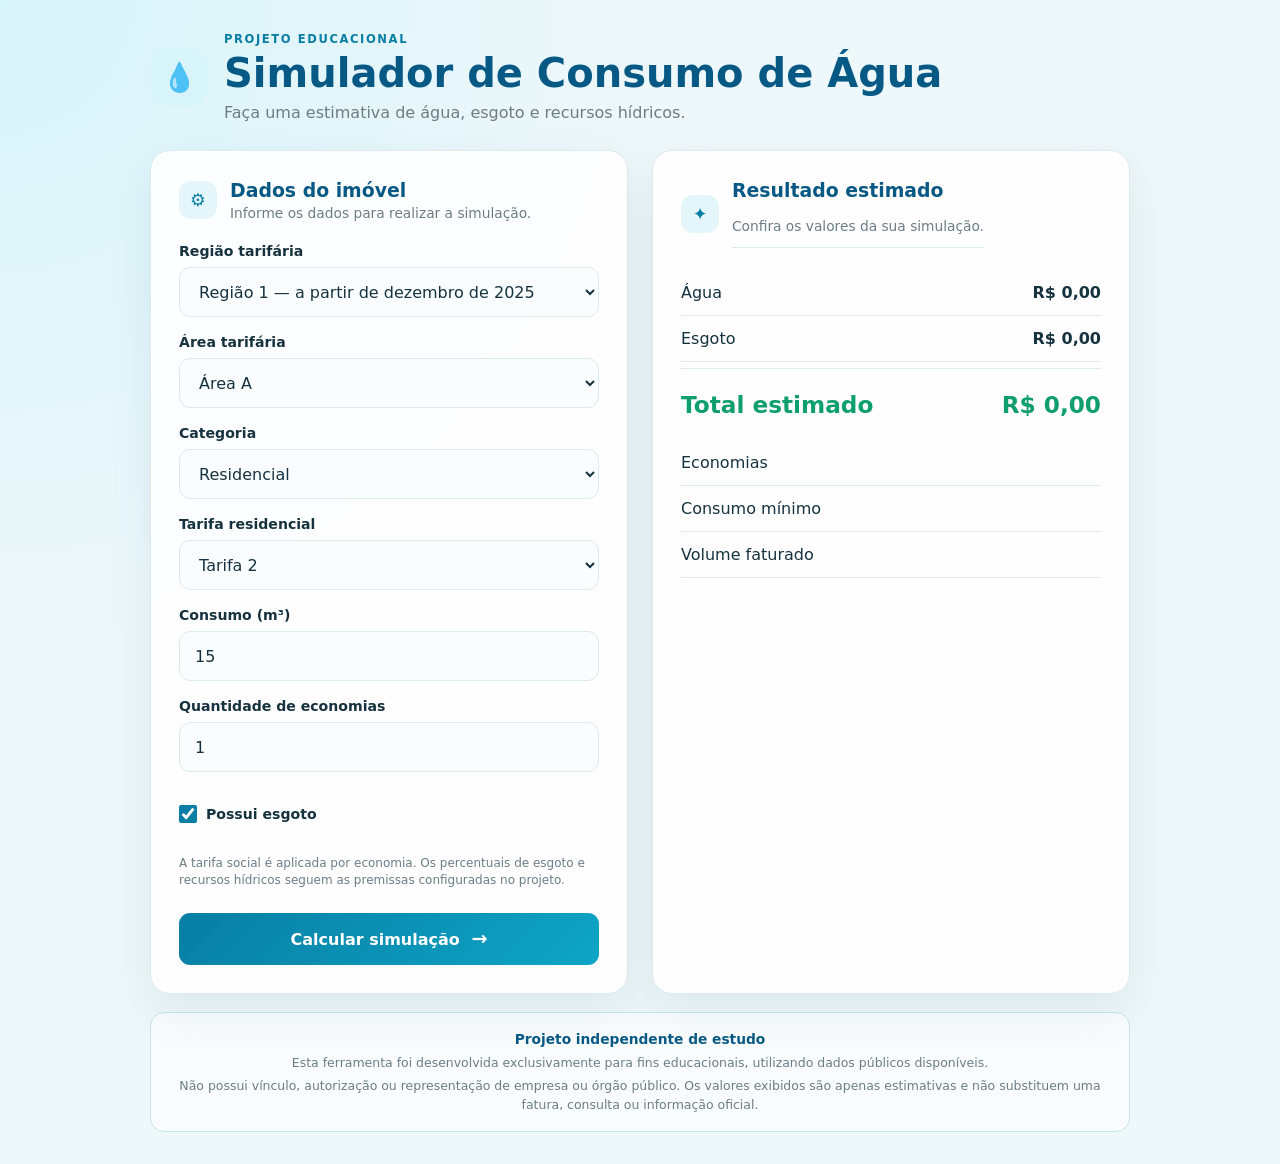
==== index.html @ 9c0db230 "Update index.html" ====
<!DOCTYPE html>
<html lang="pt-BR">
<head>
    <meta charset="UTF-8">
    <meta name="viewport" content="width=device-width, initial-scale=1.0">
    <title>Simulador de Consumo de Água</title>
    <link rel="stylesheet" href="style.css">
</head>
<body>
<main class="container">
    <header class="page-header">
        <div class="brand-mark">💧</div>
        <div>
            <p class="eyebrow">PROJETO EDUCACIONAL</p>
            <h1>Simulador de Consumo de Água</h1>
            <p class="subtitle">Faça uma estimativa de água, esgoto e recursos hídricos.</p>
        </div>
    </header>

    <div class="content-grid">
        <section class="card form-card">
            <div class="section-heading">
                <span class="section-icon">⚙</span>
                <div><h2>Dados do imóvel</h2><p>Informe os dados para realizar a simulação.</p></div>
            </div>

            <label for="regiao">Região tarifária</label>
            <select id="regiao">
                <option value="REGIAO_1">Região 1 — a partir de dezembro de 2025</option>
                <option value="REGIAO_4">Região 4 — a partir de dezembro de 2025</option>
            </select>

            <label for="area">Área tarifária</label>
            <select id="area">
                <option value="AREA_A">Área A</option>
                <option value="AREA_B">Área B</option>
            </select>

            <label for="categoria">Categoria</label>
            <select id="categoria">
                <option value="residencial">Residencial</option>
                <option value="comercial">Comercial</option>
                <option value="industrial">Industrial</option>
                <option value="publica">Pública</option>
                <option value="publica_estadual">Pública Estadual</option>
            </select>

            <div id="tarifaResidencialField">
                <label for="tarifaResidencial">Tarifa residencial</label>
                <select id="tarifaResidencial">
                    <option value="tarifa2">Tarifa 2</option>
                    <option value="tarifa1">Tarifa 1</option>
                    <option value="social">Tarifa social — valor fixo</option>
                </select>
            </div>

            <label for="consumo">Consumo (m³)</label>
            <input type="number" id="consumo" min="0" step="0.01" inputmode="decimal" value="15">

            <label for="economias">Quantidade de economias</label>
            <input type="number" id="economias" min="1" step="1" inputmode="numeric" value="1">

            <label class="checkbox-label"><input type="checkbox" id="esgoto" checked> Possui esgoto</label>

            <p class="calculation-note">A tarifa social é aplicada por economia. Os percentuais de esgoto e recursos hídricos seguem as premissas configuradas no projeto.</p>
            <button id="calcularButton" type="button">Calcular simulação <span>→</span></button>
        </section>

        <section id="resultado" class="resultado">
            <div class="section-heading">
                <span class="section-icon">✦</span>
                <div><h2>Resultado estimado</h2><p>Confira os valores da sua simulação.</p></div>
            </div>

            <p><span>Água</span><span id="agua">R$ 0,00</span></p>
            <p><span>Esgoto</span><span id="valorEsgoto">R$ 0,00</span></p>
            <hr>
            <h3><span>Total estimado</span><span id="total">R$ 0,00</span></h3>
            <p><span>Economias</span><span id="economiasResultado"></span></p>
            <p><span>Consumo mínimo</span><span id="consumoMinimo"></span></p>
            <p><span>Volume faturado</span><span id="volumeFaturado"></span></p>
        </section>
    </div>

    <aside class="disclaimer" aria-label="Aviso importante">
        <strong>Projeto independente de estudo</strong>
        <p>Esta ferramenta foi desenvolvida exclusivamente para fins educacionais, utilizando dados públicos disponíveis.</p>
        <p>Não possui vínculo, autorização ou representação de empresa ou órgão público. Os valores exibidos são apenas estimativas e não substituem uma fatura, consulta ou informação oficial.</p>
    </aside>
</main>
<script src="app.js"></script>
</body>
</html>
---- style.css ----
:root {
    --primary: #087ea4; --primary-dark: #075985; --background: #eef7fa;
    --surface: rgba(255,255,255,.92); --text: #16323f; --muted: #6b7d85;
    --border: #dce9ed; --success: #0f9f6e;
}
* { box-sizing: border-box; margin: 0; padding: 0; }
body {
    min-height: 100vh; padding: 32px 16px;
    font-family: Inter, ui-sans-serif, system-ui, -apple-system, BlinkMacSystemFont, "Segoe UI", sans-serif;
    color: var(--text); background: radial-gradient(circle at top left, #d7f4fa, transparent 38%), var(--background);
}
.container { width: min(100%, 980px); margin: auto; }
.page-header { display: flex; align-items: center; gap: 16px; margin-bottom: 28px; }
.brand-mark, .section-icon { display: grid; place-items: center; flex: 0 0 auto; }
.brand-mark { width: 58px; height: 58px; border-radius: 18px; font-size: 28px; background: #d7f4fa; }
.eyebrow { color: var(--primary); font-size: .72rem; font-weight: 800; letter-spacing: .14em; margin-bottom: 5px; }
h1 { color: var(--primary-dark); font-size: clamp(1.75rem, 4vw, 2.5rem); line-height: 1.1; }
.subtitle, .section-heading p, .disclaimer { color: var(--muted); }
.subtitle { margin-top: 8px; }
.content-grid { display: grid; grid-template-columns: 1fr 1fr; gap: 24px; }
.card, .resultado { background: var(--surface); border: 1px solid var(--border); border-radius: 20px; padding: 28px; box-shadow: 0 18px 45px rgba(15,73,92,.08); }
.section-heading { display: flex; align-items: center; gap: 13px; margin-bottom: 22px; }
.section-heading h2 { color: var(--primary-dark); font-size: 1.18rem; }
.section-heading p { margin-top: 4px; font-size: .86rem; }
.section-icon { width: 38px; height: 38px; border-radius: 12px; color: var(--primary); background: #e5f6fa; font-size: 1.1rem; }
label { display: block; margin: 17px 0 8px; font-size: .88rem; font-weight: 650; }
input, select { width: 100%; min-height: 50px; padding: 13px 15px; border: 1px solid var(--border); border-radius: 11px; background: #fafdfe; color: var(--text); font: inherit; font-size: 16px; outline: none; transition: .2s; }
input:focus, select:focus { border-color: var(--primary); box-shadow: 0 0 0 4px rgba(8,126,164,.12); }
.checkbox-label { display: flex; align-items: center; gap: 9px; cursor: pointer; }
.checkbox-label input { width: 18px; height: 18px; accent-color: var(--primary); }
.calculation-note { margin-top: 16px; color: var(--muted); font-size: .75rem; line-height: 1.45; }
button { width: 100%; min-height: 52px; margin-top: 23px; padding: 14px 16px; border: 0; border-radius: 11px; background: linear-gradient(135deg, var(--primary), #0ea5c6); color: white; font: inherit; font-weight: 750; cursor: pointer; transition: .2s; touch-action: manipulation; }
button span { margin-left: 6px; font-size: 1.2rem; }
.resultado p { display: flex; justify-content: space-between; gap: 15px; padding: 13px 0; border-bottom: 1px solid var(--border); }
.resultado p span:last-child { font-weight: 650; text-align: right; }
.resultado hr { border: 0; border-top: 1px solid var(--border); margin: 6px 0; }
.resultado h3 { display: flex; justify-content: space-between; gap: 15px; margin: 22px 0; color: var(--success); font-size: 1.45rem; }
.resultado h3 span:last-child { text-align: right; }
.resultado { scroll-margin-top: 18px; }
.disclaimer { margin-top: 18px; padding: 16px 18px; border: 1px solid #c7e5ec; border-radius: 14px; color: var(--muted); background: rgba(255,255,255,.65); text-align: center; font-size: .78rem; line-height: 1.5; }
.disclaimer strong { display: block; margin-bottom: 5px; color: var(--primary-dark); font-size: .86rem; }
.disclaimer p + p { margin-top: 4px; }
@media (hover: hover) and (pointer: fine) { button:hover { transform: translateY(-2px); box-shadow: 0 10px 20px rgba(8,126,164,.25); } }
@media (max-width: 700px) {
    body { padding: 16px 12px 28px; font-size: 16px; }
    .page-header { align-items: flex-start; gap: 12px; margin-bottom: 20px; }
    .brand-mark { width: 48px; height: 48px; border-radius: 14px; font-size: 23px; }
    h1 { font-size: clamp(1.55rem, 8vw, 2rem); }
    .subtitle { font-size: .9rem; line-height: 1.4; }
    .content-grid { grid-template-columns: 1fr; gap: 16px; }
    .card, .resultado { padding: 20px 16px; border-radius: 16px; }
    .section-heading { margin-bottom: 18px; }
    label { margin-top: 15px; }
    .checkbox-label { min-height: 44px; margin-top: 12px; }
    .checkbox-label input { width: 22px; height: 22px; }
    button { margin-top: 20px; }
    .resultado p { padding: 12px 0; }
    .resultado h3 { font-size: 1.22rem; }
    .resultado h3 span:last-child { max-width: 48%; }
    .disclaimer { margin-top: 16px; padding: 14px; }
}
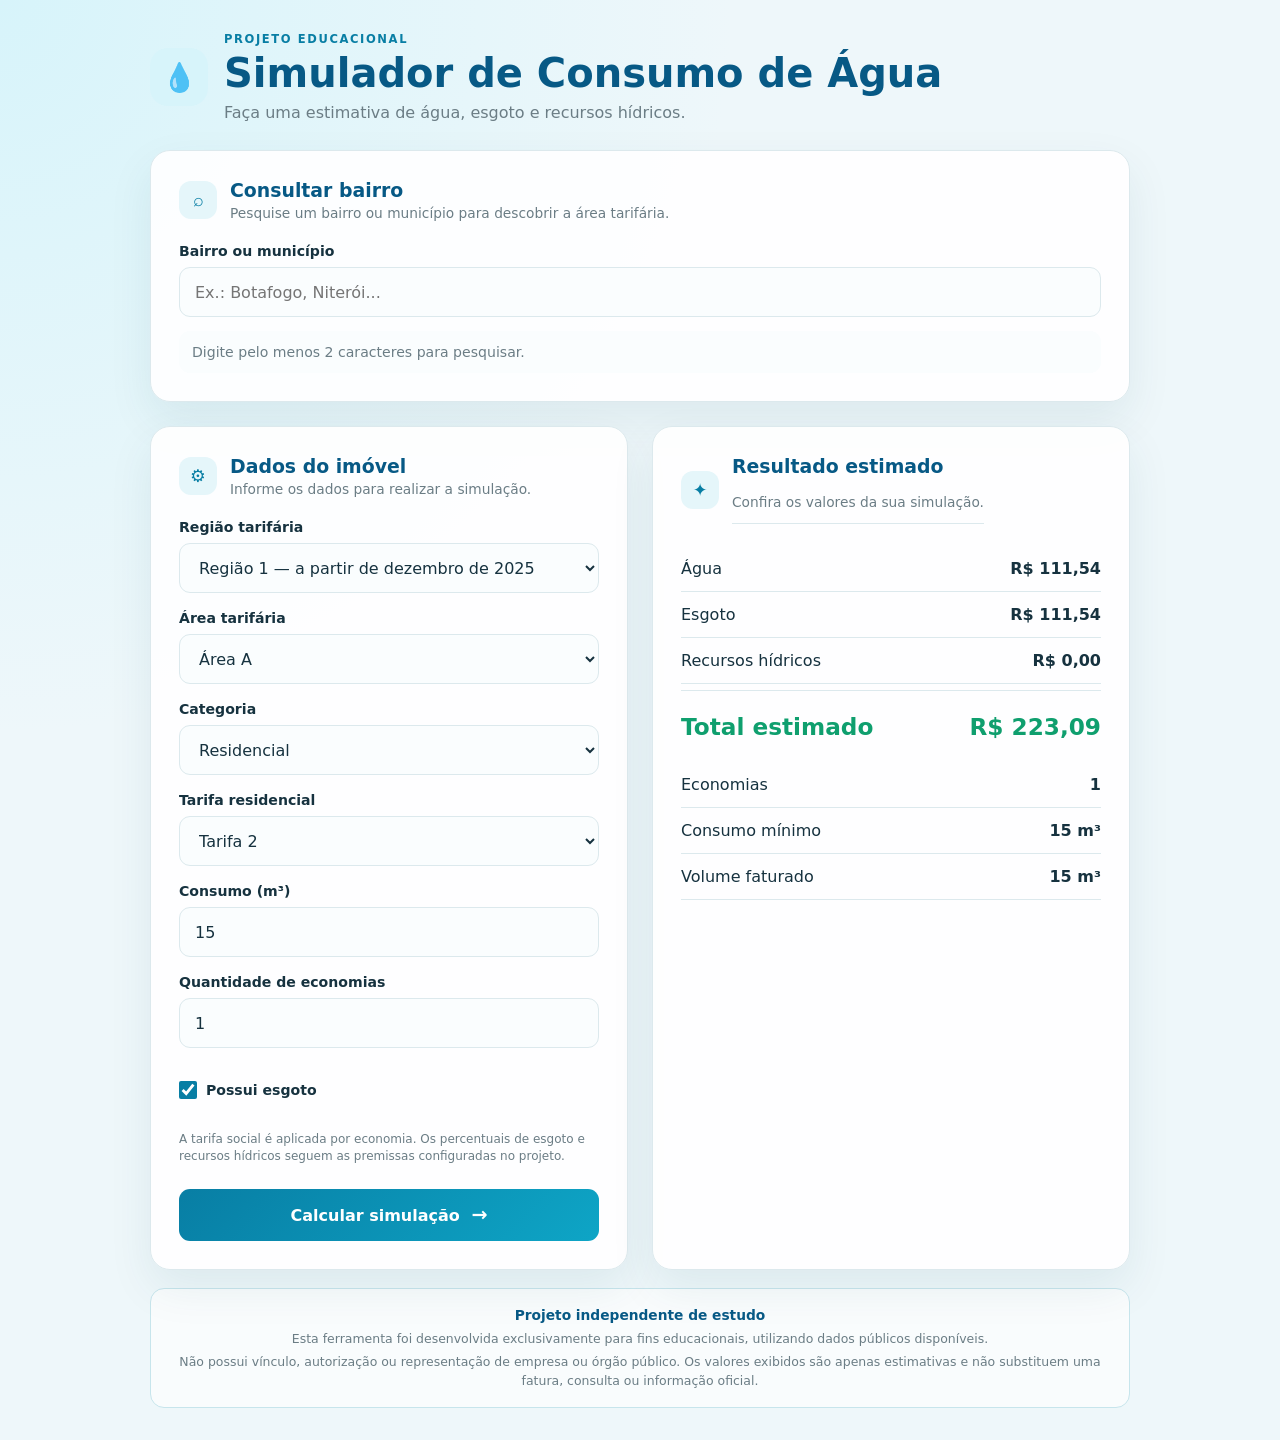
==== commit a1421c42: "arquivos atualizados" ====
--- a/index.html
+++ b/index.html
@@ -16,6 +16,21 @@
             <p class="subtitle">Faça uma estimativa de água, esgoto e recursos hídricos.</p>
         </div>
     </header>
+
+    <section class="card bairro-card" aria-labelledby="bairroTitulo">
+        <div class="section-heading">
+            <span class="section-icon">⌕</span>
+            <div>
+                <h2 id="bairroTitulo">Consultar bairro</h2>
+                <p>Pesquise um bairro ou município para descobrir a área tarifária.</p>
+            </div>
+        </div>
+        <label for="buscaBairro">Bairro ou município</label>
+        <input id="buscaBairro" type="search" autocomplete="off" placeholder="Ex.: Botafogo, Niterói...">
+        <div id="resultadoBairro" class="bairro-resultado" aria-live="polite">
+            Digite pelo menos 2 caracteres para pesquisar.
+        </div>
+    </section>
 
     <div class="content-grid">
         <section class="card form-card">
@@ -74,6 +89,7 @@
 
             <p><span>Água</span><span id="agua">R$ 0,00</span></p>
             <p><span>Esgoto</span><span id="valorEsgoto">R$ 0,00</span></p>
+            <p><span>Recursos hídricos</span><span id="rh">R$ 0,00</span></p>
             <hr>
             <h3><span>Total estimado</span><span id="total">R$ 0,00</span></h3>
             <p><span>Economias</span><span id="economiasResultado"></span></p>
--- a/style.css
+++ b/style.css
@@ -18,6 +18,14 @@
 .subtitle, .section-heading p, .disclaimer { color: var(--muted); }
 .subtitle { margin-top: 8px; }
 .content-grid { display: grid; grid-template-columns: 1fr 1fr; gap: 24px; }
+.bairro-card { margin-bottom: 24px; }
+.bairro-resultado { margin-top: 14px; padding: 13px; border-radius: 11px; color: var(--muted); background: #fafdfe; font-size: .88rem; }
+.bairro-resultado.erro { color: #a33a3a; background: #fff4f4; }
+.bairro-resultado.sucesso { color: var(--text); background: #f4fbfc; }
+.bairro-item { display: grid; gap: 3px; padding: 10px 0; border-bottom: 1px solid var(--border); }
+.bairro-item:first-child { padding-top: 0; }
+.bairro-item:last-child { padding-bottom: 0; border-bottom: 0; }
+.bairro-item span { color: var(--muted); font-size: .82rem; }
 .card, .resultado { background: var(--surface); border: 1px solid var(--border); border-radius: 20px; padding: 28px; box-shadow: 0 18px 45px rgba(15,73,92,.08); }
 .section-heading { display: flex; align-items: center; gap: 13px; margin-bottom: 22px; }
 .section-heading h2 { color: var(--primary-dark); font-size: 1.18rem; }
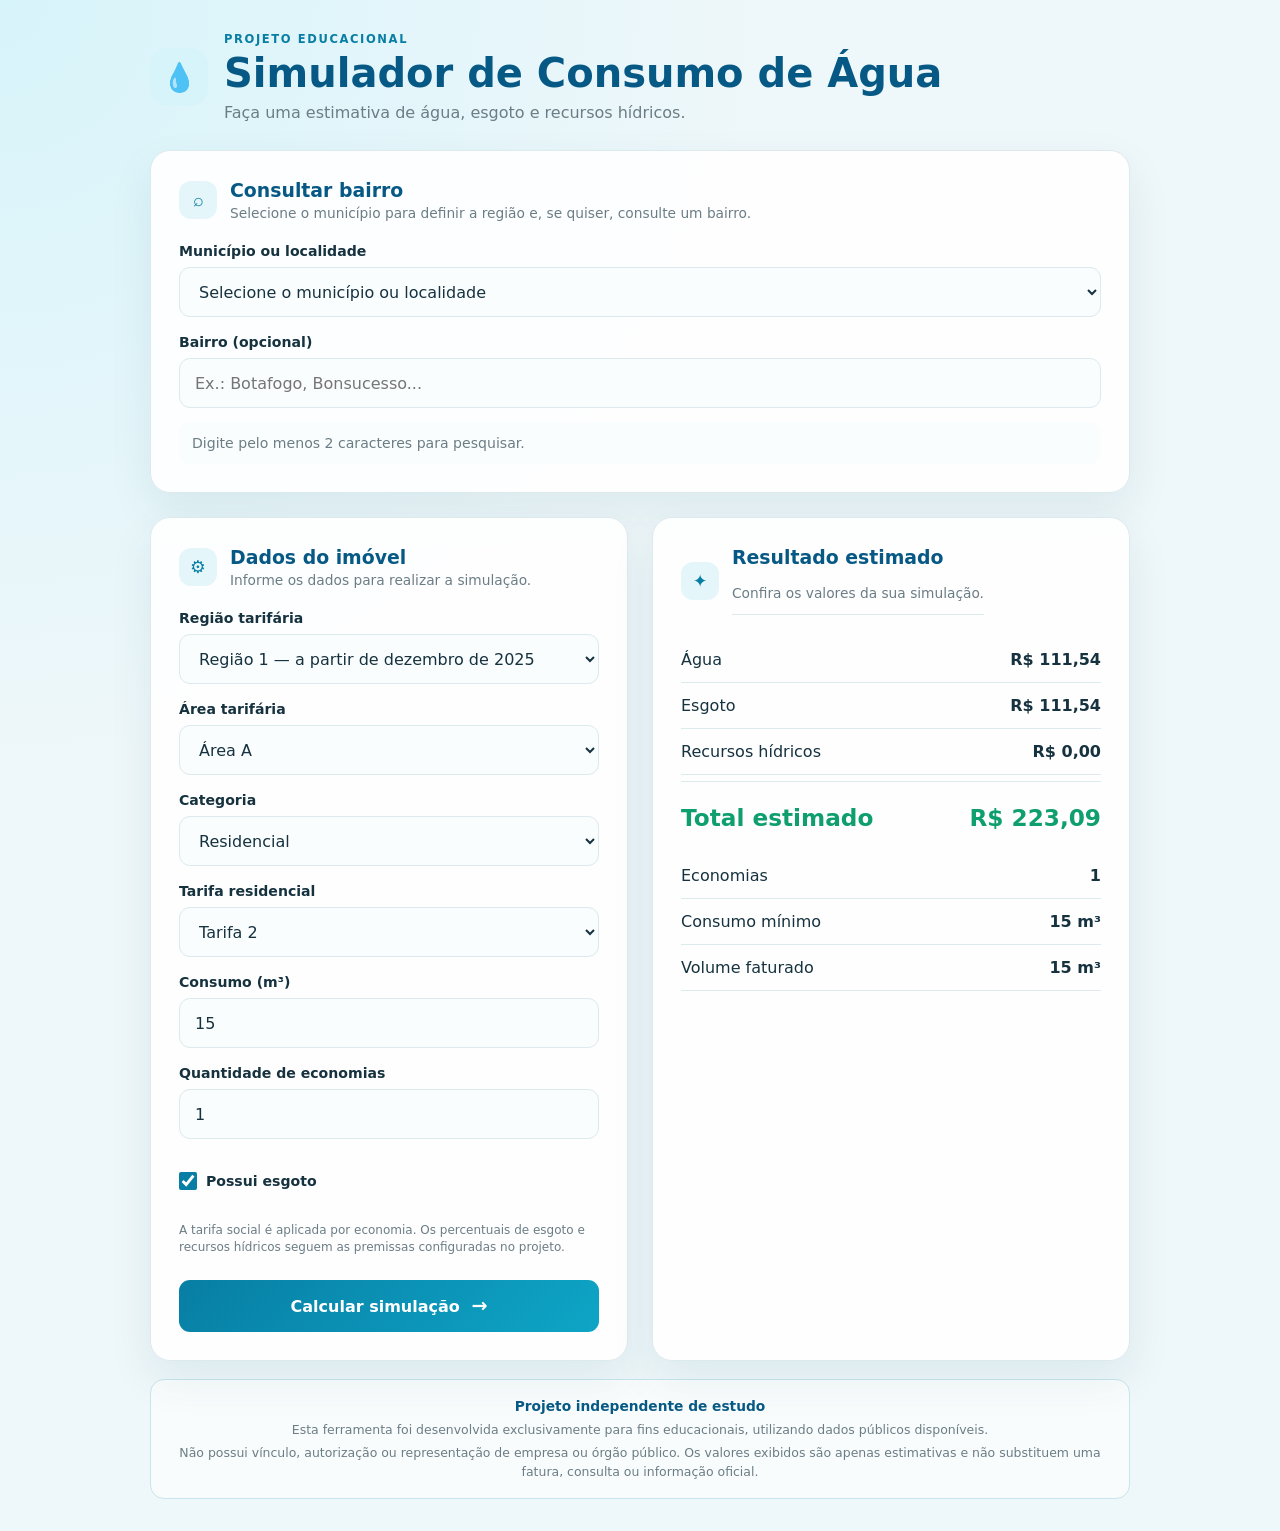
==== commit 155af1c8: "Atualização e remoção de erros alta prioridade" ====
--- a/index.html
+++ b/index.html
@@ -22,11 +22,16 @@
             <span class="section-icon">⌕</span>
             <div>
                 <h2 id="bairroTitulo">Consultar bairro</h2>
-                <p>Pesquise um bairro ou município para descobrir a área tarifária.</p>
+                <p>Selecione o município para definir a região e, se quiser, consulte um bairro.</p>
             </div>
         </div>
-        <label for="buscaBairro">Bairro ou município</label>
-        <input id="buscaBairro" type="search" autocomplete="off" placeholder="Ex.: Botafogo, Niterói...">
+        <label for="municipio">Município ou localidade</label>
+        <select id="municipio">
+            <option value="">Selecione o município ou localidade</option>
+        </select>
+
+        <label for="buscaBairro">Bairro (opcional)</label>
+        <input id="buscaBairro" type="search" autocomplete="off" placeholder="Ex.: Botafogo, Bonsucesso...">
         <div id="resultadoBairro" class="bairro-resultado" aria-live="polite">
             Digite pelo menos 2 caracteres para pesquisar.
         </div>
--- a/style.css
+++ b/style.css
@@ -1,7 +1,7 @@
 :root {
     --primary: #087ea4; --primary-dark: #075985; --background: #eef7fa;
     --surface: rgba(255,255,255,.92); --text: #16323f; --muted: #6b7d85;
-    --border: #dce9ed; --success: #0f9f6e;
+    --border: #dce9ed; --success: #0f9f6e; --accent: #087ea4;
 }
 * { box-sizing: border-box; margin: 0; padding: 0; }
 body {
@@ -26,6 +26,9 @@
 .bairro-item:first-child { padding-top: 0; }
 .bairro-item:last-child { padding-bottom: 0; border-bottom: 0; }
 .bairro-item span { color: var(--muted); font-size: .82rem; }
+.bairro-item button { justify-self: start; margin-top: 5px; padding: 5px 9px; border: 0; border-radius: 5px; color: white; background: var(--accent); cursor: pointer; font-size: .78rem; }
+.bairro-item button:hover { filter: brightness(.94); }
+.bairro-confirmacao { margin: 12px 0 0; color: var(--accent); font-weight: 600; }
 .card, .resultado { background: var(--surface); border: 1px solid var(--border); border-radius: 20px; padding: 28px; box-shadow: 0 18px 45px rgba(15,73,92,.08); }
 .section-heading { display: flex; align-items: center; gap: 13px; margin-bottom: 22px; }
 .section-heading h2 { color: var(--primary-dark); font-size: 1.18rem; }
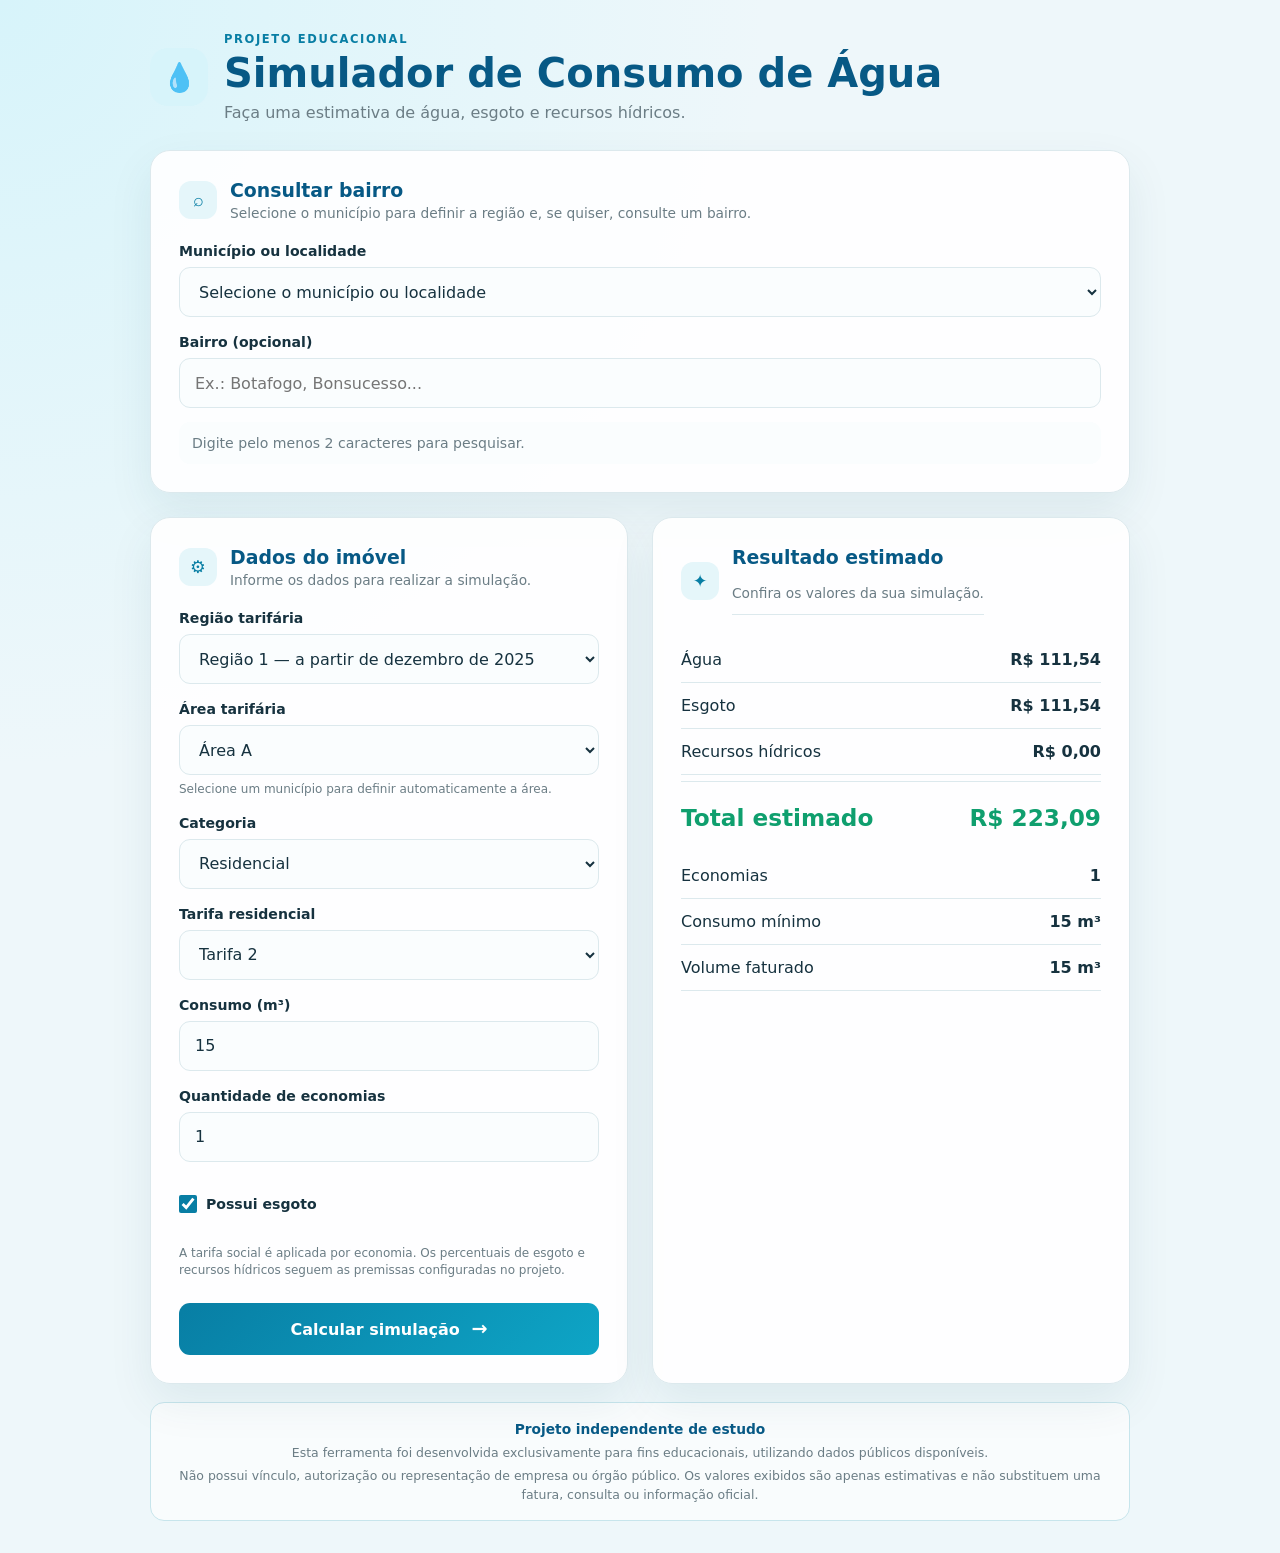
==== commit 527e7c0c: "ajuste seleção de area" ====
--- a/index.html
+++ b/index.html
@@ -55,6 +55,7 @@
                 <option value="AREA_A">Área A</option>
                 <option value="AREA_B">Área B</option>
             </select>
+            <p id="areaNota" class="field-note">Selecione um município para definir automaticamente a área.</p>
 
             <label for="categoria">Categoria</label>
             <select id="categoria">
--- a/style.css
+++ b/style.css
@@ -37,6 +37,8 @@
 label { display: block; margin: 17px 0 8px; font-size: .88rem; font-weight: 650; }
 input, select { width: 100%; min-height: 50px; padding: 13px 15px; border: 1px solid var(--border); border-radius: 11px; background: #fafdfe; color: var(--text); font: inherit; font-size: 16px; outline: none; transition: .2s; }
 input:focus, select:focus { border-color: var(--primary); box-shadow: 0 0 0 4px rgba(8,126,164,.12); }
+.field-note { margin-top: 6px; color: var(--muted); font-size: .75rem; line-height: 1.4; }
+select:disabled { cursor: not-allowed; opacity: .7; }
 .checkbox-label { display: flex; align-items: center; gap: 9px; cursor: pointer; }
 .checkbox-label input { width: 18px; height: 18px; accent-color: var(--primary); }
 .calculation-note { margin-top: 16px; color: var(--muted); font-size: .75rem; line-height: 1.45; }
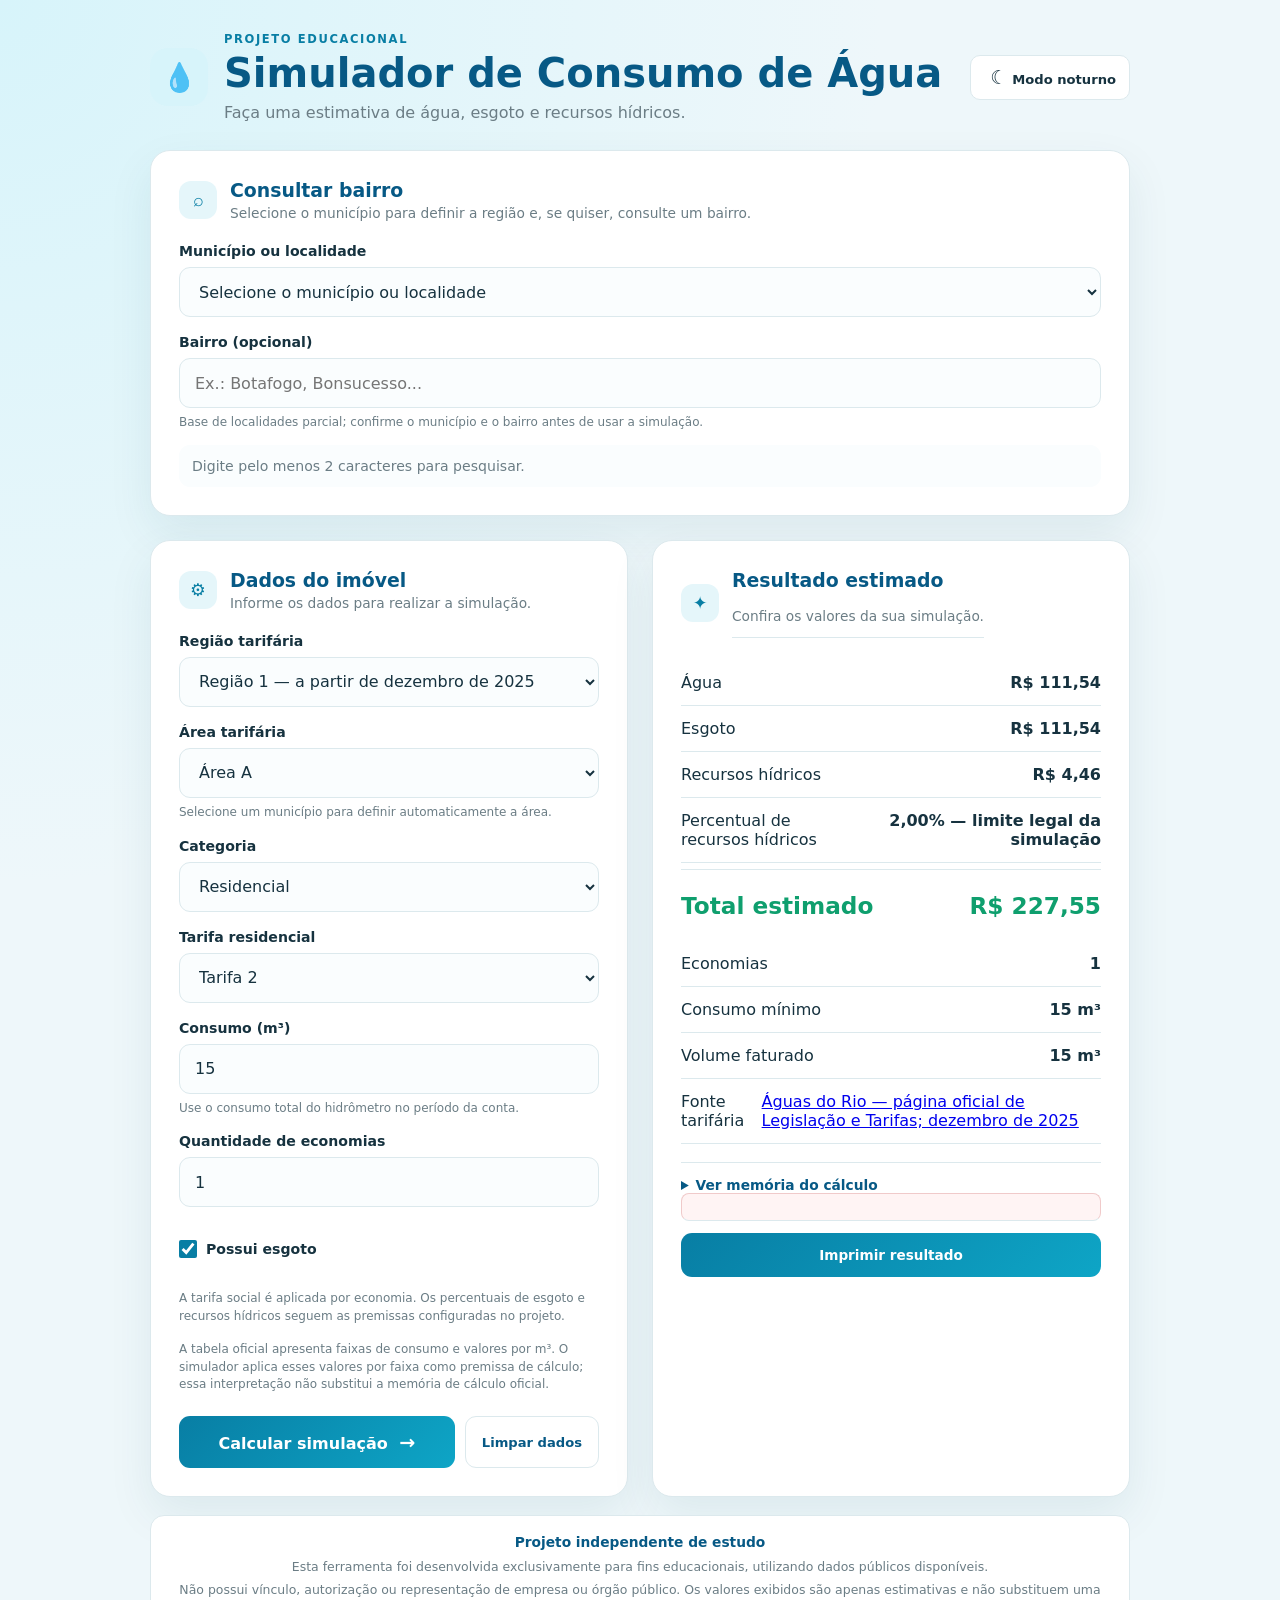
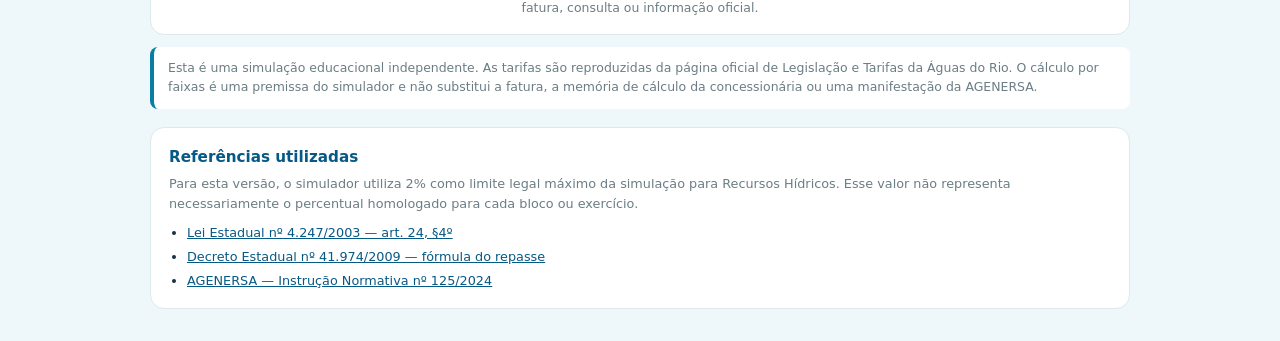
==== commit f67680bf: "Simula Água v1.1.0 — melhorias de cálculo, referências e modo noturno" ====
--- a/index.html
+++ b/index.html
@@ -3,6 +3,7 @@
 <head>
     <meta charset="UTF-8">
     <meta name="viewport" content="width=device-width, initial-scale=1.0">
+    <meta name="description" content="Simulador educacional de tarifa de água, esgoto e recursos hídricos.">
     <title>Simulador de Consumo de Água</title>
     <link rel="stylesheet" href="style.css">
 </head>
@@ -15,6 +16,9 @@
             <h1>Simulador de Consumo de Água</h1>
             <p class="subtitle">Faça uma estimativa de água, esgoto e recursos hídricos.</p>
         </div>
+        <button id="temaButton" class="tema-button" type="button" aria-label="Ativar modo noturno" aria-pressed="false">
+            <span aria-hidden="true">&#9790;</span> Modo noturno
+        </button>
     </header>
 
     <section class="card bairro-card" aria-labelledby="bairroTitulo">
@@ -31,14 +35,15 @@
         </select>
 
         <label for="buscaBairro">Bairro (opcional)</label>
-        <input id="buscaBairro" type="search" autocomplete="off" placeholder="Ex.: Botafogo, Bonsucesso...">
+            <input id="buscaBairro" type="search" autocomplete="off" aria-describedby="notaBaseBairros" placeholder="Ex.: Botafogo, Bonsucesso...">
+        <p id="notaBaseBairros" class="field-note">A base de bairros ainda está em consolidação por município.</p>
         <div id="resultadoBairro" class="bairro-resultado" aria-live="polite">
             Digite pelo menos 2 caracteres para pesquisar.
         </div>
     </section>
 
     <div class="content-grid">
-        <section class="card form-card">
+        <form class="card form-card" id="simulacaoForm">
             <div class="section-heading">
                 <span class="section-icon">⚙</span>
                 <div><h2>Dados do imóvel</h2><p>Informe os dados para realizar a simulação.</p></div>
@@ -76,7 +81,8 @@
             </div>
 
             <label for="consumo">Consumo (m³)</label>
-            <input type="number" id="consumo" min="0" step="0.01" inputmode="decimal" value="15">
+            <input type="number" id="consumo" min="0" step="0.01" inputmode="decimal" value="15" aria-describedby="notaConsumo">
+            <p id="notaConsumo" class="field-note">Use o consumo total do hidrômetro no período da conta.</p>
 
             <label for="economias">Quantidade de economias</label>
             <input type="number" id="economias" min="1" step="1" inputmode="numeric" value="1">
@@ -84,10 +90,14 @@
             <label class="checkbox-label"><input type="checkbox" id="esgoto" checked> Possui esgoto</label>
 
             <p class="calculation-note">A tarifa social é aplicada por economia. Os percentuais de esgoto e recursos hídricos seguem as premissas configuradas no projeto.</p>
-            <button id="calcularButton" type="button">Calcular simulação <span>→</span></button>
-        </section>
+            <p class="calculation-note">A tabela oficial apresenta faixas de consumo e valores por m³. O simulador aplica esses valores por faixa como premissa de cálculo; essa interpretação não substitui a memória de cálculo oficial.</p>
+            <div class="form-actions">
+                <button id="calcularButton" type="submit">Calcular simulação <span>→</span></button>
+                <button id="limparButton" class="secondary-button" type="button">Limpar dados</button>
+            </div>
+        </form>
 
-        <section id="resultado" class="resultado">
+        <section id="resultado" class="resultado" aria-live="polite" aria-atomic="false">
             <div class="section-heading">
                 <span class="section-icon">✦</span>
                 <div><h2>Resultado estimado</h2><p>Confira os valores da sua simulação.</p></div>
@@ -96,11 +106,21 @@
             <p><span>Água</span><span id="agua">R$ 0,00</span></p>
             <p><span>Esgoto</span><span id="valorEsgoto">R$ 0,00</span></p>
             <p><span>Recursos hídricos</span><span id="rh">R$ 0,00</span></p>
+            <p><span>Percentual de recursos hídricos</span><span id="percentualRhResultado"></span></p>
             <hr>
             <h3><span>Total estimado</span><span id="total">R$ 0,00</span></h3>
             <p><span>Economias</span><span id="economiasResultado"></span></p>
             <p><span>Consumo mínimo</span><span id="consumoMinimo"></span></p>
             <p><span>Volume faturado</span><span id="volumeFaturado"></span></p>
+            <p><span>Fonte tarifária</span><a id="fonteResultado" href="https://aguasdorio.com.br/legislacao-e-tarifas/" target="_blank" rel="noopener noreferrer">Águas do Rio — Legislação e Tarifas</a></p>
+            <details class="memoria-calculo">
+                <summary>Ver memória do cálculo</summary>
+                <div id="memoriaCalculo" aria-live="polite">Informe os dados para visualizar o detalhamento.</div>
+            </details>
+            <p id="mensagemErro" class="mensagem-erro" role="alert" hidden></p>
+            <div class="resultado-acoes">
+                <button id="imprimirButton" type="button">Imprimir resultado</button>
+            </div>
         </section>
     </div>
 
@@ -109,6 +129,17 @@
         <p>Esta ferramenta foi desenvolvida exclusivamente para fins educacionais, utilizando dados públicos disponíveis.</p>
         <p>Não possui vínculo, autorização ou representação de empresa ou órgão público. Os valores exibidos são apenas estimativas e não substituem uma fatura, consulta ou informação oficial.</p>
     </aside>
+    <p class="legal-note">Esta é uma simulação educacional independente. As tarifas são reproduzidas da página oficial de Legislação e Tarifas da Águas do Rio. O cálculo por faixas é uma premissa do simulador e não substitui a fatura, a memória de cálculo da concessionária ou uma manifestação da AGENERSA.</p>
+
+    <aside class="references-card" aria-labelledby="referenciasTitulo">
+        <h2 id="referenciasTitulo">Referências utilizadas</h2>
+        <p>Para esta versão, o simulador utiliza 2% como limite legal máximo da simulação para Recursos Hídricos. Esse valor não representa necessariamente o percentual homologado para cada bloco ou exercício.</p>
+        <ul>
+            <li><a href="https://www3.alerj.rj.gov.br/lotus_notes/default.asp?URL=L0NPTlRMRUkuTlNGL2M4YWEwOTAwMDI1ZmVlZjYwMzI1NmRmZjAwNmM4OGY0P09wZW5Eb2N1bWVudA%3D%3D&amp;id=2" target="_blank" rel="noopener noreferrer">Lei Estadual nº 4.247/2003 — art. 24, §4º</a></li>
+            <li><a href="https://www.inea.rj.gov.br/wp-content/uploads/2019/01/base_legal-2.pdf" target="_blank" rel="noopener noreferrer">Decreto Estadual nº 41.974/2009 — fórmula do repasse</a></li>
+            <li><a href="https://www.rj.gov.br/agenersa/sites/default/files/arquivos_paginas_basicas/IN125.pdf" target="_blank" rel="noopener noreferrer">AGENERSA — Instrução Normativa nº 125/2024</a></li>
+        </ul>
+    </aside>
 </main>
 <script src="app.js"></script>
 </body>
--- a/style.css
+++ b/style.css
@@ -1,15 +1,39 @@
 :root {
-    --primary: #087ea4; --primary-dark: #075985; --background: #eef7fa;
-    --surface: rgba(255,255,255,.92); --text: #16323f; --muted: #6b7d85;
-    --border: #dce9ed; --success: #0f9f6e; --accent: #087ea4;
+    /* ===== Personalização visual: altere estes valores primeiro ===== */
+    --primary: #087ea4;
+    --primary-dark: #075985;
+    --accent: #087ea4;
+    --success: #0f9f6e;
+    --background: #eef7fa;
+    --surface: #ffffff;
+    --surface-soft: #fafdfe;
+    --text: #16323f;
+    --muted: #6b7d85;
+    --border: #dce9ed;
+    --focus-ring: rgba(8, 126, 164, .12);
+    --radius-card: 20px;
+    --radius-control: 11px;
+    --shadow-card: 0 18px 45px rgba(15, 73, 92, .08);
+    --font-family: Inter, ui-sans-serif, system-ui, -apple-system, BlinkMacSystemFont, "Segoe UI", sans-serif;
 }
 * { box-sizing: border-box; margin: 0; padding: 0; }
 body {
     min-height: 100vh; padding: 32px 16px;
-    font-family: Inter, ui-sans-serif, system-ui, -apple-system, BlinkMacSystemFont, "Segoe UI", sans-serif;
+    font-family: var(--font-family);
     color: var(--text); background: radial-gradient(circle at top left, #d7f4fa, transparent 38%), var(--background);
 }
 .container { width: min(100%, 980px); margin: auto; }
+.page-header > div:nth-child(2) { flex: 1; }
+.tema-button { width: auto; min-height: 42px; margin-top: 0; padding: 10px 13px; border: 1px solid var(--border); border-radius: 10px; background: var(--surface); color: var(--text); font-size: .82rem; font-weight: 650; white-space: nowrap; }
+.tema-button:hover { transform: none; box-shadow: none; }
+:root[data-theme="dark"] {
+    --primary: #38bdf8; --primary-dark: #bae6fd; --background: #0f172a;
+    --surface: #1e293b; --surface-soft: #172235; --text: #e2e8f0; --muted: #a8b5c5;
+    --border: #334155; --success: #6ee7b7; --accent: #38bdf8;
+    --focus-ring: rgba(56, 189, 248, .22);
+    --shadow-card: 0 18px 45px rgba(0, 0, 0, .22);
+}
+:root[data-theme="dark"] input, :root[data-theme="dark"] select { background: #172235; }
 .page-header { display: flex; align-items: center; gap: 16px; margin-bottom: 28px; }
 .brand-mark, .section-icon { display: grid; place-items: center; flex: 0 0 auto; }
 .brand-mark { width: 58px; height: 58px; border-radius: 18px; font-size: 28px; background: #d7f4fa; }
@@ -22,6 +46,9 @@
 .bairro-resultado { margin-top: 14px; padding: 13px; border-radius: 11px; color: var(--muted); background: #fafdfe; font-size: .88rem; }
 .bairro-resultado.erro { color: #a33a3a; background: #fff4f4; }
 .bairro-resultado.sucesso { color: var(--text); background: #f4fbfc; }
+:root[data-theme="dark"] .bairro-resultado { color: var(--text); background: var(--surface-soft); }
+:root[data-theme="dark"] .bairro-resultado.erro { color: #fecaca; background: #3b2025; border: 1px solid #7f1d1d; }
+:root[data-theme="dark"] .bairro-resultado.sucesso { color: var(--text); background: #1b3445; }
 .bairro-item { display: grid; gap: 3px; padding: 10px 0; border-bottom: 1px solid var(--border); }
 .bairro-item:first-child { padding-top: 0; }
 .bairro-item:last-child { padding-bottom: 0; border-bottom: 0; }
@@ -29,14 +56,14 @@
 .bairro-item button { justify-self: start; margin-top: 5px; padding: 5px 9px; border: 0; border-radius: 5px; color: white; background: var(--accent); cursor: pointer; font-size: .78rem; }
 .bairro-item button:hover { filter: brightness(.94); }
 .bairro-confirmacao { margin: 12px 0 0; color: var(--accent); font-weight: 600; }
-.card, .resultado { background: var(--surface); border: 1px solid var(--border); border-radius: 20px; padding: 28px; box-shadow: 0 18px 45px rgba(15,73,92,.08); }
+.card, .resultado { background: var(--surface); border: 1px solid var(--border); border-radius: var(--radius-card); padding: 28px; box-shadow: var(--shadow-card); }
 .section-heading { display: flex; align-items: center; gap: 13px; margin-bottom: 22px; }
 .section-heading h2 { color: var(--primary-dark); font-size: 1.18rem; }
 .section-heading p { margin-top: 4px; font-size: .86rem; }
 .section-icon { width: 38px; height: 38px; border-radius: 12px; color: var(--primary); background: #e5f6fa; font-size: 1.1rem; }
 label { display: block; margin: 17px 0 8px; font-size: .88rem; font-weight: 650; }
-input, select { width: 100%; min-height: 50px; padding: 13px 15px; border: 1px solid var(--border); border-radius: 11px; background: #fafdfe; color: var(--text); font: inherit; font-size: 16px; outline: none; transition: .2s; }
-input:focus, select:focus { border-color: var(--primary); box-shadow: 0 0 0 4px rgba(8,126,164,.12); }
+input, select { width: 100%; min-height: 50px; padding: 13px 15px; border: 1px solid var(--border); border-radius: var(--radius-control); background: var(--surface-soft); color: var(--text); font: inherit; font-size: 16px; outline: none; transition: .2s; }
+input:focus, select:focus { border-color: var(--primary); box-shadow: 0 0 0 4px var(--focus-ring); }
 .field-note { margin-top: 6px; color: var(--muted); font-size: .75rem; line-height: 1.4; }
 select:disabled { cursor: not-allowed; opacity: .7; }
 .checkbox-label { display: flex; align-items: center; gap: 9px; cursor: pointer; }
@@ -44,17 +71,35 @@
 .calculation-note { margin-top: 16px; color: var(--muted); font-size: .75rem; line-height: 1.45; }
 button { width: 100%; min-height: 52px; margin-top: 23px; padding: 14px 16px; border: 0; border-radius: 11px; background: linear-gradient(135deg, var(--primary), #0ea5c6); color: white; font: inherit; font-weight: 750; cursor: pointer; transition: .2s; touch-action: manipulation; }
 button span { margin-left: 6px; font-size: 1.2rem; }
+.form-actions { display: grid; grid-template-columns: 1fr auto; gap: 10px; align-items: center; }
+.form-actions button { margin-top: 23px; }
+.form-actions .secondary-button { width: auto; min-height: 52px; padding: 14px 16px; border: 1px solid var(--border); background: transparent; color: var(--primary-dark); font-size: .82rem; }
 .resultado p { display: flex; justify-content: space-between; gap: 15px; padding: 13px 0; border-bottom: 1px solid var(--border); }
 .resultado p span:last-child { font-weight: 650; text-align: right; }
 .resultado hr { border: 0; border-top: 1px solid var(--border); margin: 6px 0; }
 .resultado h3 { display: flex; justify-content: space-between; gap: 15px; margin: 22px 0; color: var(--success); font-size: 1.45rem; }
 .resultado h3 span:last-child { text-align: right; }
+.resultado-acoes { display: flex; gap: 10px; }
+.resultado-acoes button { margin-top: 12px; min-height: 42px; font-size: .85rem; }
+.mensagem-erro { color: #a33a3a; background: #fff4f4; border: 1px solid #f0caca; border-radius: 8px; padding: 10px; }
 .resultado { scroll-margin-top: 18px; }
-.disclaimer { margin-top: 18px; padding: 16px 18px; border: 1px solid #c7e5ec; border-radius: 14px; color: var(--muted); background: rgba(255,255,255,.65); text-align: center; font-size: .78rem; line-height: 1.5; }
+.disclaimer { display: block; position: relative; z-index: 1; margin-top: 18px; padding: 16px 18px; border: 1px solid var(--border); border-radius: 14px; color: var(--text); background: var(--surface); opacity: 1; visibility: visible; text-align: center; font-size: .78rem; line-height: 1.5; }
 .disclaimer strong { display: block; margin-bottom: 5px; color: var(--primary-dark); font-size: .86rem; }
+.disclaimer p { color: var(--muted); }
 .disclaimer p + p { margin-top: 4px; }
+.references-card { margin-top: 18px; padding: 18px; border: 1px solid var(--border); border-radius: 14px; color: var(--text); background: var(--surface); font-size: .8rem; line-height: 1.5; }
+.references-card h2 { margin-bottom: 6px; color: var(--primary-dark); font-size: .95rem; }
+.references-card p { color: var(--muted); }
+.references-card ul { display: grid; gap: 5px; margin-top: 10px; padding-left: 18px; }
+.references-card a { color: var(--primary-dark); }
+.legal-note { margin-top: 12px; padding: 12px 14px; border-left: 4px solid var(--primary); border-radius: 8px; color: var(--muted); background: var(--surface); font-size: .78rem; line-height: 1.5; }
+.memoria-calculo { margin-top: 18px; border-top: 1px solid var(--border); padding-top: 14px; color: var(--primary-dark); font-size: .86rem; }
+.memoria-calculo summary { cursor: pointer; font-weight: 700; }
+.memoria-calculo div { margin-top: 10px; color: var(--muted); white-space: pre-line; line-height: 1.7; }
 @media (hover: hover) and (pointer: fine) { button:hover { transform: translateY(-2px); box-shadow: 0 10px 20px rgba(8,126,164,.25); } }
 @media (max-width: 700px) {
+    .page-header .tema-button { align-self: flex-start; padding: 9px; font-size: 0; }
+    .tema-button span { font-size: 1.1rem; }
     body { padding: 16px 12px 28px; font-size: 16px; }
     .page-header { align-items: flex-start; gap: 12px; margin-bottom: 20px; }
     .brand-mark { width: 48px; height: 48px; border-radius: 14px; font-size: 23px; }
@@ -71,4 +116,14 @@
     .resultado h3 { font-size: 1.22rem; }
     .resultado h3 span:last-child { max-width: 48%; }
     .disclaimer { margin-top: 16px; padding: 14px; }
+    .form-actions { grid-template-columns: 1fr; }
+    .form-actions .secondary-button { width: 100%; margin-top: 0; }
 }
+.page-header .tema-button { width: auto; min-height: 42px; margin-top: 0; padding: 10px 13px; background: var(--surface); color: var(--text); font-size: .82rem; }
+
+@media print {
+    body { padding: 0; background: white; }
+    .bairro-card, .form-card, .disclaimer, .references-card, .legal-note, .resultado-acoes { display: none !important; }
+    .content-grid { display: block; }
+    .resultado { border: 0; box-shadow: none; }
+}
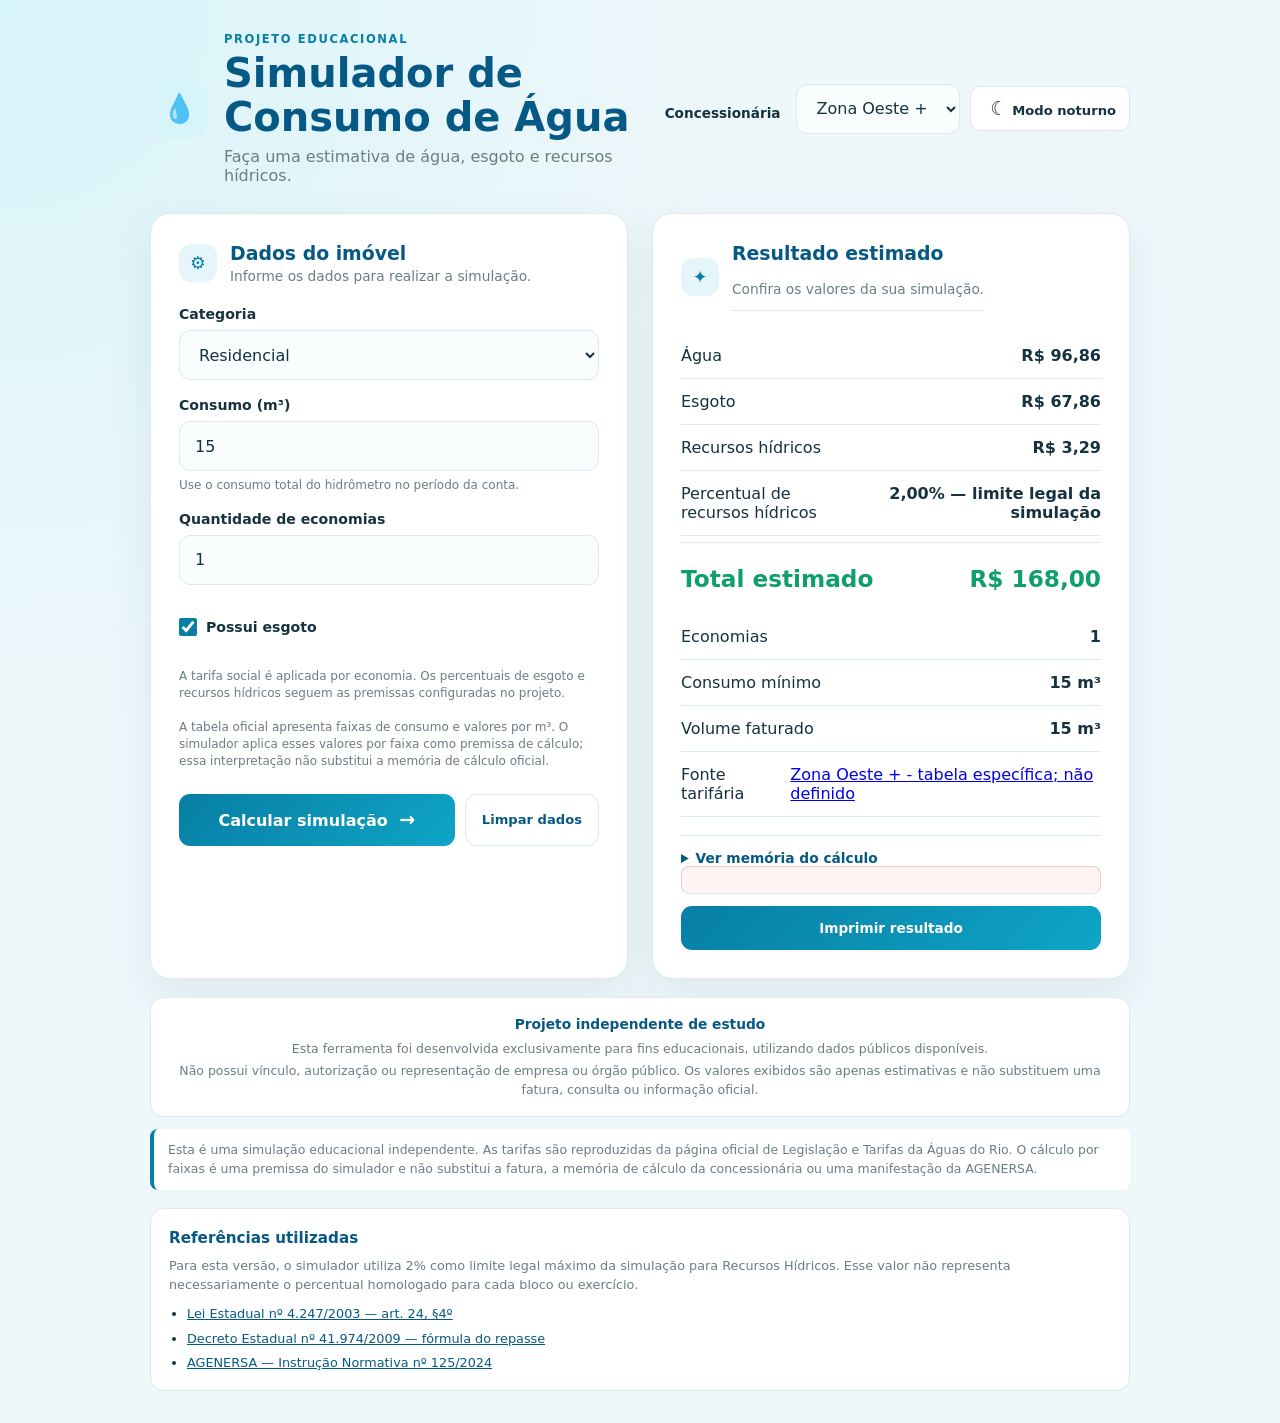
==== commit 22385a08: "feat: adiciona versão com nova concessionaria (zona oeste mais)" ====
--- a/index.html
+++ b/index.html
@@ -1,6 +1,15 @@
 <!DOCTYPE html>
 <html lang="pt-BR">
 <head>
+    <!-- Google tag (gtag.js) -->
+<script async src="https://www.googletagmanager.com/gtag/js?id=G-XTZC50Y88T"></script>
+<script>
+  window.dataLayer = window.dataLayer || [];
+  function gtag(){dataLayer.push(arguments);}
+  gtag('js', new Date());
+
+  gtag('config', 'G-XTZC50Y88T');
+</script>
     <meta charset="UTF-8">
     <meta name="viewport" content="width=device-width, initial-scale=1.0">
     <meta name="description" content="Simulador educacional de tarifa de água, esgoto e recursos hídricos.">
@@ -16,12 +25,16 @@
             <h1>Simulador de Consumo de Água</h1>
             <p class="subtitle">Faça uma estimativa de água, esgoto e recursos hídricos.</p>
         </div>
-        <button id="temaButton" class="tema-button" type="button" aria-label="Ativar modo noturno" aria-pressed="false">
-            <span aria-hidden="true">&#9790;</span> Modo noturno
-        </button>
+        <div style="display:flex;gap:10px;align-items:center;">
+            <label for="concessaoSelector" style="font-weight:700; font-size:0.85rem; margin-right:6px;">Concessionária</label>
+            <select id="concessaoSelector" aria-label="Selecionar concessionária"></select>
+            <button id="temaButton" class="tema-button" type="button" aria-label="Ativar modo noturno" aria-pressed="false">
+                <span aria-hidden="true">&#9790;</span> Modo noturno
+            </button>
+        </div>
     </header>
 
-    <section class="card bairro-card" aria-labelledby="bairroTitulo">
+    <section id="bairroCard" class="card bairro-card" aria-labelledby="bairroTitulo">
         <div class="section-heading">
             <span class="section-icon">⌕</span>
             <div>
@@ -49,17 +62,21 @@
                 <div><h2>Dados do imóvel</h2><p>Informe os dados para realizar a simulação.</p></div>
             </div>
 
-            <label for="regiao">Região tarifária</label>
-            <select id="regiao">
-                <option value="REGIAO_1">Região 1 — a partir de dezembro de 2025</option>
-                <option value="REGIAO_4">Região 4 — a partir de dezembro de 2025</option>
-            </select>
+            <div id="regiaoField">
+                <label for="regiao">Região tarifária</label>
+                <select id="regiao">
+                    <option value="REGIAO_1">Região 1 — a partir de dezembro de 2025</option>
+                    <option value="REGIAO_4">Região 4 — a partir de dezembro de 2025</option>
+                </select>
+            </div>
 
-            <label for="area">Área tarifária</label>
-            <select id="area">
-                <option value="AREA_A">Área A</option>
-                <option value="AREA_B">Área B</option>
-            </select>
+            <div id="areaField">
+                <label for="area">Área tarifária</label>
+                <select id="area">
+                    <option value="AREA_A">Área A</option>
+                    <option value="AREA_B">Área B</option>
+                </select>
+            </div>
             <p id="areaNota" class="field-note">Selecione um município para definir automaticamente a área.</p>
 
             <label for="categoria">Categoria</label>
@@ -141,6 +158,9 @@
         </ul>
     </aside>
 </main>
+<script src="js/configuracao.js"></script>
+<script src="js/concessoes/aguas-do-rio.js"></script>
+<script src="js/concessoes/zona-oeste-mais.js"></script>
 <script src="app.js"></script>
 </body>
 </html>
--- a/style.css
+++ b/style.css
@@ -34,6 +34,10 @@
     --shadow-card: 0 18px 45px rgba(0, 0, 0, .22);
 }
 :root[data-theme="dark"] input, :root[data-theme="dark"] select { background: #172235; }
+:root[data-theme="dark"] body { background: radial-gradient(circle at top left, #1e3a4a, transparent 38%), var(--background); }
+:root[data-theme="dark"] h1 { color: #e2e8f0; }
+:root[data-theme="dark"] .subtitle { color: #cbd5e1; }
+:root[data-theme="dark"] .brand-mark { background: #172f42; }
 .page-header { display: flex; align-items: center; gap: 16px; margin-bottom: 28px; }
 .brand-mark, .section-icon { display: grid; place-items: center; flex: 0 0 auto; }
 .brand-mark { width: 58px; height: 58px; border-radius: 18px; font-size: 28px; background: #d7f4fa; }
